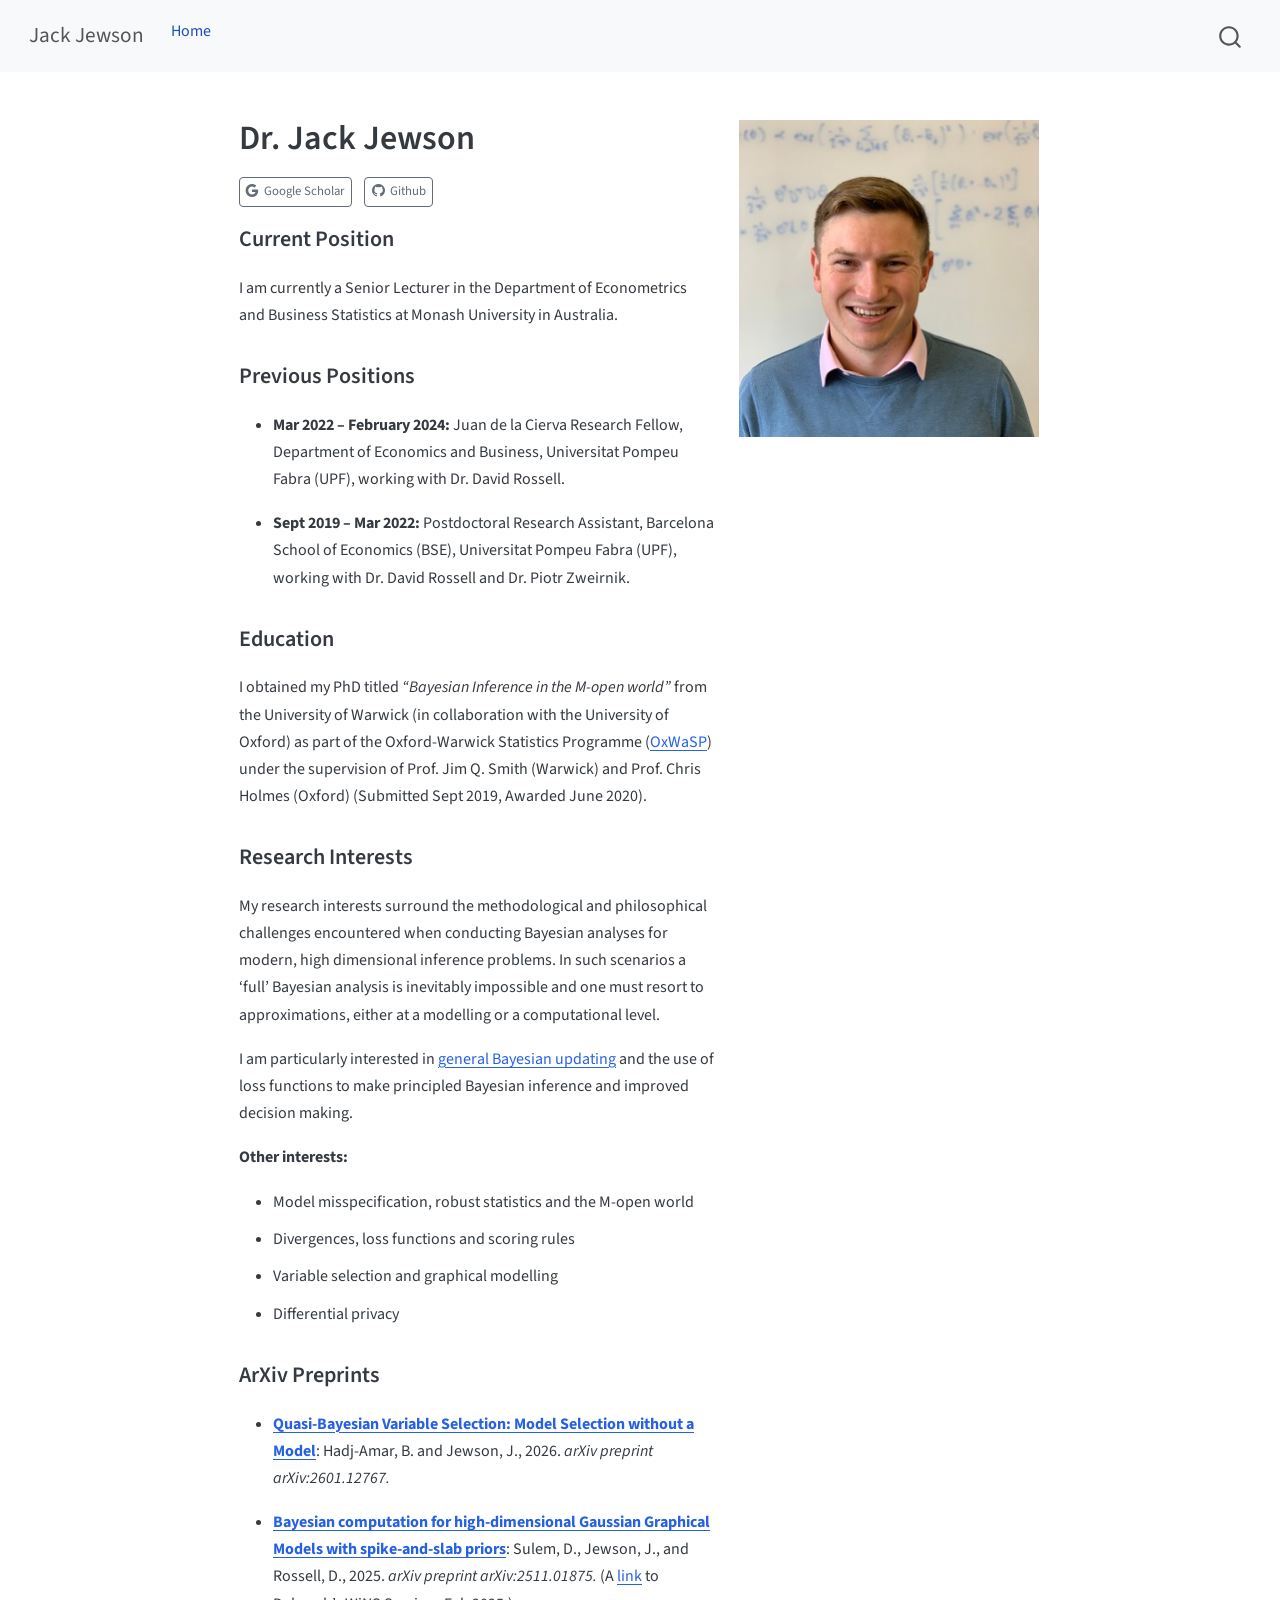
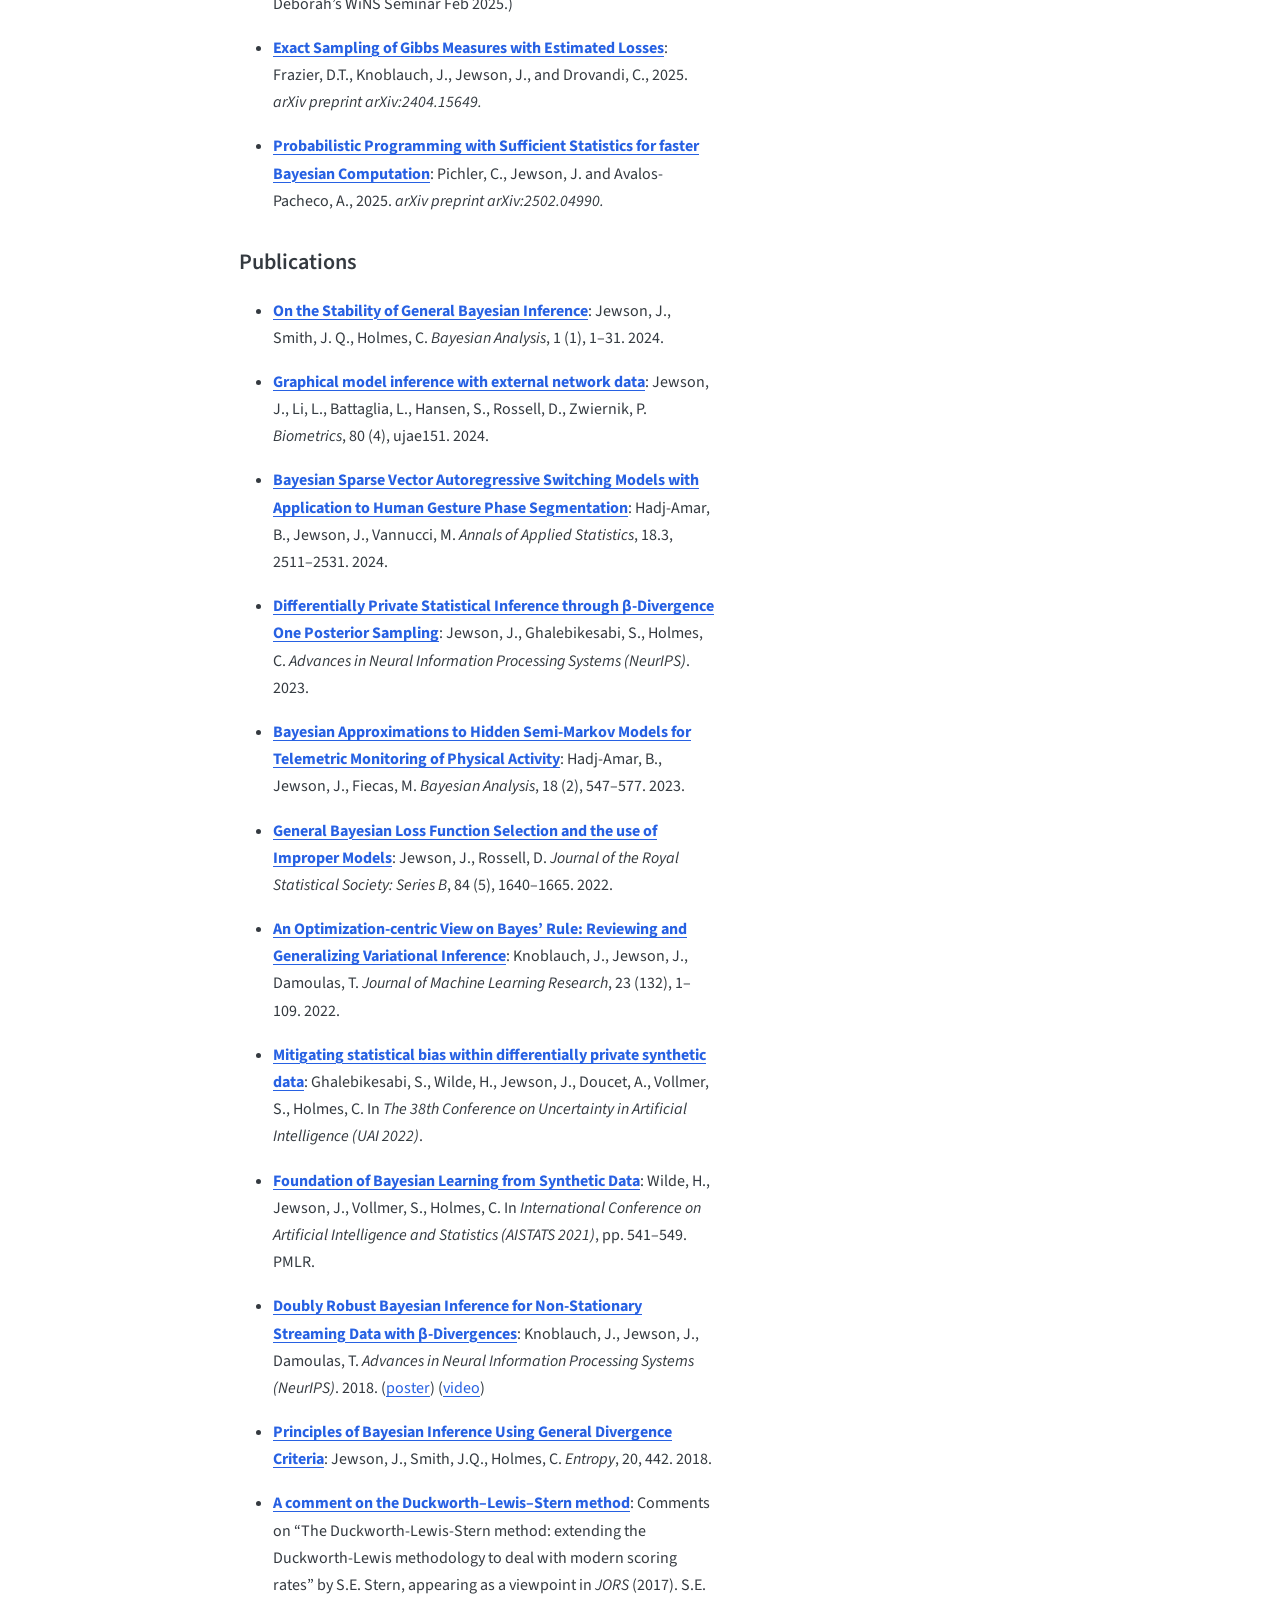
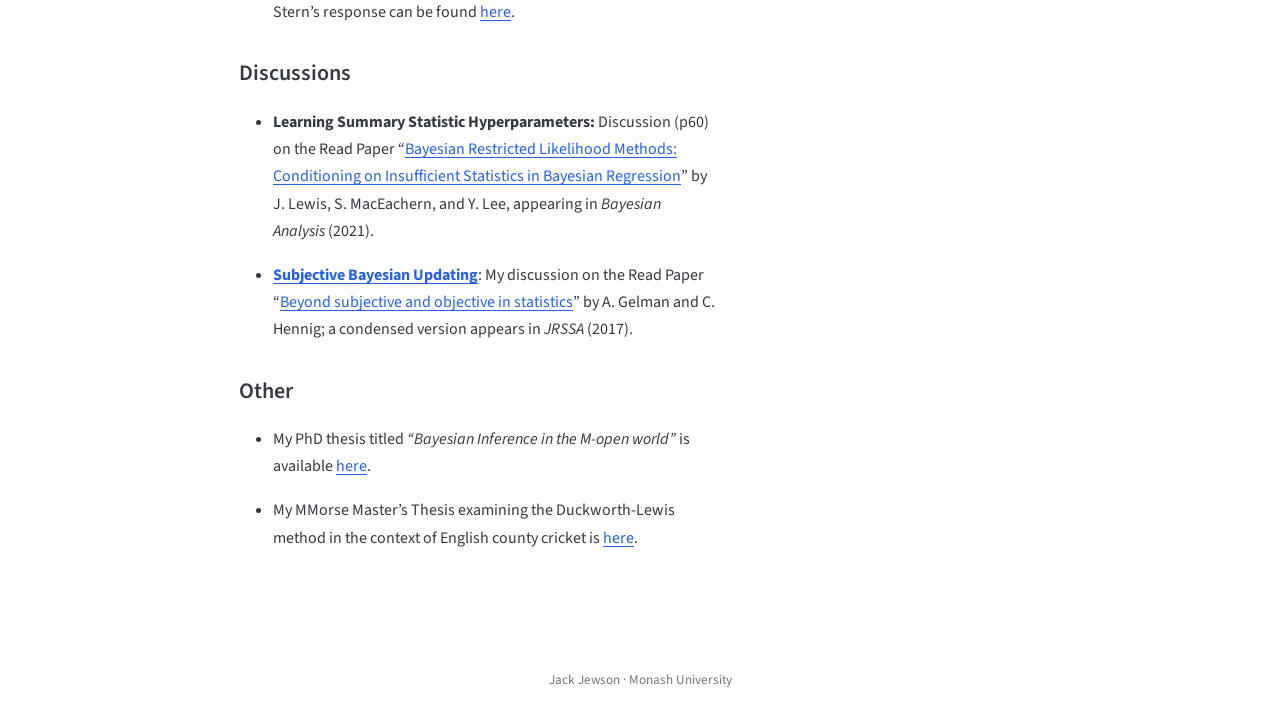
==== docs/index.html @ 5e43a957 "Initial Comit" ====
<!DOCTYPE html>
<html xmlns="http://www.w3.org/1999/xhtml" lang="en" xml:lang="en"><head>

<meta charset="utf-8">
<meta name="generator" content="quarto-1.6.42">

<meta name="viewport" content="width=device-width, initial-scale=1.0, user-scalable=yes">


<title>Dr.&nbsp;Jack Jewson – Jack Jewson</title>
<style>
code{white-space: pre-wrap;}
span.smallcaps{font-variant: small-caps;}
div.columns{display: flex; gap: min(4vw, 1.5em);}
div.column{flex: auto; overflow-x: auto;}
div.hanging-indent{margin-left: 1.5em; text-indent: -1.5em;}
ul.task-list{list-style: none;}
ul.task-list li input[type="checkbox"] {
  width: 0.8em;
  margin: 0 0.8em 0.2em -1em; /* quarto-specific, see https://github.com/quarto-dev/quarto-cli/issues/4556 */ 
  vertical-align: middle;
}
</style>


<script src="site_libs/quarto-nav/quarto-nav.js"></script>
<script src="site_libs/quarto-nav/headroom.min.js"></script>
<script src="site_libs/clipboard/clipboard.min.js"></script>
<script src="site_libs/quarto-search/autocomplete.umd.js"></script>
<script src="site_libs/quarto-search/fuse.min.js"></script>
<script src="site_libs/quarto-search/quarto-search.js"></script>
<meta name="quarto:offset" content="./">
<script src="site_libs/quarto-html/quarto.js"></script>
<script src="site_libs/quarto-html/popper.min.js"></script>
<script src="site_libs/quarto-html/tippy.umd.min.js"></script>
<link href="site_libs/quarto-html/tippy.css" rel="stylesheet">
<link href="site_libs/quarto-html/quarto-syntax-highlighting-2f5df379a58b258e96c21c0638c20c03.css" rel="stylesheet" id="quarto-text-highlighting-styles">
<script src="site_libs/bootstrap/bootstrap.min.js"></script>
<link href="site_libs/bootstrap/bootstrap-icons.css" rel="stylesheet">
<link href="site_libs/bootstrap/bootstrap-ddd961a2510921635943dfbbd19534c4.min.css" rel="stylesheet" append-hash="true" id="quarto-bootstrap" data-mode="light">
<script id="quarto-search-options" type="application/json">{
  "location": "navbar",
  "copy-button": false,
  "collapse-after": 3,
  "panel-placement": "end",
  "type": "overlay",
  "limit": 50,
  "keyboard-shortcut": [
    "f",
    "/",
    "s"
  ],
  "show-item-context": false,
  "language": {
    "search-no-results-text": "No results",
    "search-matching-documents-text": "matching documents",
    "search-copy-link-title": "Copy link to search",
    "search-hide-matches-text": "Hide additional matches",
    "search-more-match-text": "more match in this document",
    "search-more-matches-text": "more matches in this document",
    "search-clear-button-title": "Clear",
    "search-text-placeholder": "",
    "search-detached-cancel-button-title": "Cancel",
    "search-submit-button-title": "Submit",
    "search-label": "Search"
  }
}</script>


<link rel="stylesheet" href="styles.css">
</head>

<body class="nav-fixed fullcontent">

<div id="quarto-search-results"></div>
  <header id="quarto-header" class="headroom fixed-top">
    <nav class="navbar navbar-expand-lg " data-bs-theme="dark">
      <div class="navbar-container container-fluid">
      <div class="navbar-brand-container mx-auto">
    <a class="navbar-brand" href="./index.html">
    <span class="navbar-title">Jack Jewson</span>
    </a>
  </div>
            <div id="quarto-search" class="" title="Search"></div>
          <button class="navbar-toggler" type="button" data-bs-toggle="collapse" data-bs-target="#navbarCollapse" aria-controls="navbarCollapse" role="menu" aria-expanded="false" aria-label="Toggle navigation" onclick="if (window.quartoToggleHeadroom) { window.quartoToggleHeadroom(); }">
  <span class="navbar-toggler-icon"></span>
</button>
          <div class="collapse navbar-collapse" id="navbarCollapse">
            <ul class="navbar-nav navbar-nav-scroll me-auto">
  <li class="nav-item">
    <a class="nav-link active" href="./index.html" aria-current="page"> 
<span class="menu-text">Home</span></a>
  </li>  
</ul>
          </div> <!-- /navcollapse -->
            <div class="quarto-navbar-tools">
</div>
      </div> <!-- /container-fluid -->
    </nav>
</header>
<!-- content -->
<div id="quarto-content" class="quarto-container page-columns page-rows-contents page-layout-article page-navbar">
<!-- sidebar -->
<!-- margin-sidebar -->
    
<!-- main -->
<div class="quarto-about-solana column-body">
  <div class="about-entity">
    <div class="entity-contents">
      <header id="title-block-header" class="quarto-title-block default">
<div class="quarto-title">
<h1 class="title">Dr.&nbsp;Jack Jewson</h1>
</div>
<div class="quarto-title-meta">
  </div>
</header> <div class="about-links">
  <a href="https://scholar.google.com/citations?user=XBlL5AQAAAAJ&amp;hl=en" class="about-link" rel="" target="">
    <i class="bi bi-google"></i>
     <span class="about-link-text">Google Scholar</span>
  </a>
  <a href="https://github.com/jejewson" class="about-link" rel="" target="">
    <i class="bi bi-github"></i>
     <span class="about-link-text">Github</span>
  </a>
</div>
      <div class="about-contents"><main class="content" id="quarto-document-content">
<!---
https://quarto.org/docs/websites/website-about.html
--->
<section id="current-position" class="level2">
<h2 data-anchor-id="current-position">Current Position</h2>
<p>I am currently a Senior Lecturer in the Department of Econometrics and Business Statistics at Monash University in Australia.</p>
</section>
<section id="previous-positions" class="level2">
<h2 data-anchor-id="previous-positions">Previous Positions</h2>
<ul>
<li><p><strong>Mar 2022 – February 2024:</strong> Juan de la Cierva Research Fellow, Department of Economics and Business, Universitat Pompeu Fabra (UPF), working with Dr.&nbsp;David Rossell.</p></li>
<li><p><strong>Sept 2019 – Mar 2022:</strong> Postdoctoral Research Assistant, Barcelona School of Economics (BSE), Universitat Pompeu Fabra (UPF), working with Dr.&nbsp;David Rossell and Dr.&nbsp;Piotr Zweirnik.</p></li>
</ul>
</section>
<section id="education" class="level2">
<h2 data-anchor-id="education">Education</h2>
<p>I obtained my PhD titled <em>“Bayesian Inference in the M-open world”</em> from the University of Warwick (in collaboration with the University of Oxford) as part of the Oxford-Warwick Statistics Programme (<a href="http://www.oxwasp-cdt.ac.uk/">OxWaSP</a>) under the supervision of Prof.&nbsp;Jim Q. Smith (Warwick) and Prof.&nbsp;Chris Holmes (Oxford) (Submitted Sept 2019, Awarded June 2020).</p>
</section>
<section id="research-interests" class="level2">
<h2 data-anchor-id="research-interests">Research Interests</h2>
<p>My research interests surround the methodological and philosophical challenges encountered when conducting Bayesian analyses for modern, high dimensional inference problems. In such scenarios a ‘full’ Bayesian analysis is inevitably impossible and one must resort to approximations, either at a modelling or a computational level.</p>
<p>I am particularly interested in <a href="https://rss.onlinelibrary.wiley.com/doi/full/10.1111/rssb.12158">general Bayesian updating</a> and the use of loss functions to make principled Bayesian inference and improved decision making.</p>
<p><strong>Other interests:</strong></p>
<ul>
<li>Model misspecification, robust statistics and the M-open world</li>
<li>Divergences, loss functions and scoring rules</li>
<li>Variable selection and graphical modelling</li>
<li>Differential privacy</li>
</ul>
</section>
<section id="arxiv-preprints" class="level2">
<h2 data-anchor-id="arxiv-preprints">ArXiv Preprints</h2>
<ul>
<li><p><a href="https://arxiv.org/abs/2601.12767"><strong>Quasi-Bayesian Variable Selection: Model Selection without a Model</strong></a>: Hadj-Amar, B. and Jewson, J., 2026. <em>arXiv preprint arXiv:2601.12767.</em></p></li>
<li><p><a href="https://arxiv.org/abs/2511.01875"><strong>Bayesian computation for high-dimensional Gaussian Graphical Models with spike-and-slab priors</strong></a>: Sulem, D., Jewson, J., and Rossell, D., 2025. <em>arXiv preprint arXiv:2511.01875.</em> (A <a href="https://www.youtube.com/watch?v=1mFQ1nrYmro">link</a> to Deborah’s WiNS Seminar Feb 2025.)</p></li>
<li><p><a href="https://arxiv.org/abs/2404.15649"><strong>Exact Sampling of Gibbs Measures with Estimated Losses</strong></a>: Frazier, D.T., Knoblauch, J., Jewson, J., and Drovandi, C., 2025. <em>arXiv preprint arXiv:2404.15649.</em></p></li>
<li><p><a href="https://arxiv.org/abs/2502.04990"><strong>Probabilistic Programming with Sufficient Statistics for faster Bayesian Computation</strong></a>: Pichler, C., Jewson, J. and Avalos-Pacheco, A., 2025. <em>arXiv preprint arXiv:2502.04990.</em></p></li>
</ul>
</section>
<section id="publications" class="level2">
<h2 data-anchor-id="publications">Publications</h2>
<ul>
<li><p><a href="https://projecteuclid.org/journals/bayesian-analysis/volume--1/issue--1/On-the-Stability-of-General-Bayesian-Inference/10.1214/24-BA1502.full"><strong>On the Stability of General Bayesian Inference</strong></a>: Jewson, J., Smith, J. Q., Holmes, C. <em>Bayesian Analysis</em>, 1 (1), 1–31. 2024.</p></li>
<li><p><a href="https://academic.oup.com/biometrics/article/80/4/ujae151/7925443"><strong>Graphical model inference with external network data</strong></a>: Jewson, J., Li, L., Battaglia, L., Hansen, S., Rossell, D., Zwiernik, P. <em>Biometrics</em>, 80 (4), ujae151. 2024.</p></li>
<li><p><a href="https://arxiv.org/abs/2302.05347"><strong>Bayesian Sparse Vector Autoregressive Switching Models with Application to Human Gesture Phase Segmentation</strong></a>: Hadj-Amar, B., Jewson, J., Vannucci, M. <em>Annals of Applied Statistics</em>, 18.3, 2511–2531. 2024.</p></li>
<li><p><a href="https://proceedings.neurips.cc/paper_files/paper/2023/hash/f3024ea88cec9f45a411cf4d51ab649c-Abstract-Conference.html"><strong>Differentially Private Statistical Inference through β-Divergence One Posterior Sampling</strong></a>: Jewson, J., Ghalebikesabi, S., Holmes, C. <em>Advances in Neural Information Processing Systems (NeurIPS)</em>. 2023.</p></li>
<li><p><a href="https://projecteuclid.org/journals/bayesian-analysis/advance-publication/Bayesian-Approximations-to-Hidden-Semi-Markov-Models-for-Telemetric-Monitoring/10.1214/22-BA1318.full"><strong>Bayesian Approximations to Hidden Semi-Markov Models for Telemetric Monitoring of Physical Activity</strong></a>: Hadj-Amar, B., Jewson, J., Fiecas, M. <em>Bayesian Analysis</em>, 18 (2), 547–577. 2023.</p></li>
<li><p><a href="https://rss.onlinelibrary.wiley.com/doi/10.1111/rssb.12553"><strong>General Bayesian Loss Function Selection and the use of Improper Models</strong></a>: Jewson, J., Rossell, D. <em>Journal of the Royal Statistical Society: Series B</em>, 84 (5), 1640–1665. 2022.</p></li>
<li><p><a href="https://jmlr.org/papers/v23/19-1047.html"><strong>An Optimization-centric View on Bayes’ Rule: Reviewing and Generalizing Variational Inference</strong></a>: Knoblauch, J., Jewson, J., Damoulas, T. <em>Journal of Machine Learning Research</em>, 23 (132), 1–109. 2022.</p></li>
<li><p><a href="https://proceedings.mlr.press/v180/ghalebikesabi22a"><strong>Mitigating statistical bias within differentially private synthetic data</strong></a>: Ghalebikesabi, S., Wilde, H., Jewson, J., Doucet, A., Vollmer, S., Holmes, C. In <em>The 38th Conference on Uncertainty in Artificial Intelligence (UAI 2022)</em>.</p></li>
<li><p><a href="http://proceedings.mlr.press/v130/wilde21a"><strong>Foundation of Bayesian Learning from Synthetic Data</strong></a>: Wilde, H., Jewson, J., Vollmer, S., Holmes, C. In <em>International Conference on Artificial Intelligence and Statistics (AISTATS 2021)</em>, pp.&nbsp;541–549. PMLR.</p></li>
<li><p><a href="https://papers.nips.cc/paper/7292-doubly-robust-bayesian-inference-for-non-stationary-streaming-data-with-beta-divergences"><strong>Doubly Robust Bayesian Inference for Non-Stationary Streaming Data with β-Divergences</strong></a>: Knoblauch, J., Jewson, J., Damoulas, T. <em>Advances in Neural Information Processing Systems (NeurIPS)</em>. 2018. (<a href="https://drive.google.com/file/d/1rgm6J20c1-iroBqrQ_fHDhE1aBkLAJ0s/view?usp=sharing">poster</a>) (<a href="https://www.youtube.com/watch?v=V_UeSXPFRbo">video</a>)</p></li>
<li><p><a href="http://www.mdpi.com/1099-4300/20/6/442"><strong>Principles of Bayesian Inference Using General Divergence Criteria</strong></a>: Jewson, J., Smith, J.Q., Holmes, C. <em>Entropy</em>, 20, 442. 2018.</p></li>
<li><p><a href="https://link.springer.com/article/10.1057/s41274-017-0281-9"><strong>A comment on the Duckworth–Lewis–Stern method</strong></a>: Comments on “The Duckworth-Lewis-Stern method: extending the Duckworth-Lewis methodology to deal with modern scoring rates” by S.E. Stern, appearing as a viewpoint in <em>JORS</em> (2017). S.E. Stern’s response can be found <a href="https://link.springer.com/article/10.1057/s41274-017-0282-8">here</a>.</p></li>
</ul>
</section>
<section id="discussions" class="level2">
<h2 data-anchor-id="discussions">Discussions</h2>
<ul>
<li><p><strong>Learning Summary Statistic Hyperparameters:</strong> Discussion (p60) on the Read Paper “<a href="https://projecteuclid.org/journals/bayesian-analysis/advance-publication/Bayesian-Restricted-Likelihood-Methods--Conditioning-on-Insufficient-Statistics-in/10.1214/21-BA1257.full?tab=ArticleLink">Bayesian Restricted Likelihood Methods: Conditioning on Insufficient Statistics in Bayesian Regression</a>” by J. Lewis, S. MacEachern, and Y. Lee, appearing in <em>Bayesian Analysis</em> (2021).</p></li>
<li><p><a href="https://arxiv.org/abs/1705.03727"><strong>Subjective Bayesian Updating</strong></a>: My discussion on the Read Paper “<a href="https://rss.onlinelibrary.wiley.com/doi/full/10.1111/rssa.12276">Beyond subjective and objective in statistics</a>” by A. Gelman and C. Hennig; a condensed version appears in <em>JRSSA</em> (2017).</p></li>
</ul>
</section>
<section id="other" class="level2">
<h2 data-anchor-id="other">Other</h2>
<ul>
<li><p>My PhD thesis titled <em>“Bayesian Inference in the M-open world”</em> is available <a href="http://wrap.warwick.ac.uk/147853/1/WRAP_Theses_Jewson_2019.pdf">here</a>.</p></li>
<li><p>My MMorse Master’s Thesis examining the Duckworth-Lewis method in the context of English county cricket is <a href="https://drive.google.com/file/d/1wEMv0fk7VP3p_FA_AgG6fr95nwToQrgm/view?usp=sharing">here</a>.</p></li>
</ul>


</section>
</main></div>
    </div>
    <img src="JackJewsonAcademic_cropped_resized.jpg" class="about-image
  rectangle " style="width: 300px;">
  </div>
</div>
 <!-- /main -->
<script id="quarto-html-after-body" type="application/javascript">
window.document.addEventListener("DOMContentLoaded", function (event) {
  const toggleBodyColorMode = (bsSheetEl) => {
    const mode = bsSheetEl.getAttribute("data-mode");
    const bodyEl = window.document.querySelector("body");
    if (mode === "dark") {
      bodyEl.classList.add("quarto-dark");
      bodyEl.classList.remove("quarto-light");
    } else {
      bodyEl.classList.add("quarto-light");
      bodyEl.classList.remove("quarto-dark");
    }
  }
  const toggleBodyColorPrimary = () => {
    const bsSheetEl = window.document.querySelector("link#quarto-bootstrap");
    if (bsSheetEl) {
      toggleBodyColorMode(bsSheetEl);
    }
  }
  toggleBodyColorPrimary();  
  const isCodeAnnotation = (el) => {
    for (const clz of el.classList) {
      if (clz.startsWith('code-annotation-')) {                     
        return true;
      }
    }
    return false;
  }
  const onCopySuccess = function(e) {
    // button target
    const button = e.trigger;
    // don't keep focus
    button.blur();
    // flash "checked"
    button.classList.add('code-copy-button-checked');
    var currentTitle = button.getAttribute("title");
    button.setAttribute("title", "Copied!");
    let tooltip;
    if (window.bootstrap) {
      button.setAttribute("data-bs-toggle", "tooltip");
      button.setAttribute("data-bs-placement", "left");
      button.setAttribute("data-bs-title", "Copied!");
      tooltip = new bootstrap.Tooltip(button, 
        { trigger: "manual", 
          customClass: "code-copy-button-tooltip",
          offset: [0, -8]});
      tooltip.show();    
    }
    setTimeout(function() {
      if (tooltip) {
        tooltip.hide();
        button.removeAttribute("data-bs-title");
        button.removeAttribute("data-bs-toggle");
        button.removeAttribute("data-bs-placement");
      }
      button.setAttribute("title", currentTitle);
      button.classList.remove('code-copy-button-checked');
    }, 1000);
    // clear code selection
    e.clearSelection();
  }
  const getTextToCopy = function(trigger) {
      const codeEl = trigger.previousElementSibling.cloneNode(true);
      for (const childEl of codeEl.children) {
        if (isCodeAnnotation(childEl)) {
          childEl.remove();
        }
      }
      return codeEl.innerText;
  }
  const clipboard = new window.ClipboardJS('.code-copy-button:not([data-in-quarto-modal])', {
    text: getTextToCopy
  });
  clipboard.on('success', onCopySuccess);
  if (window.document.getElementById('quarto-embedded-source-code-modal')) {
    const clipboardModal = new window.ClipboardJS('.code-copy-button[data-in-quarto-modal]', {
      text: getTextToCopy,
      container: window.document.getElementById('quarto-embedded-source-code-modal')
    });
    clipboardModal.on('success', onCopySuccess);
  }
    var localhostRegex = new RegExp(/^(?:http|https):\/\/localhost\:?[0-9]*\//);
    var mailtoRegex = new RegExp(/^mailto:/);
      var filterRegex = new RegExp('/' + window.location.host + '/');
    var isInternal = (href) => {
        return filterRegex.test(href) || localhostRegex.test(href) || mailtoRegex.test(href);
    }
    // Inspect non-navigation links and adorn them if external
 	var links = window.document.querySelectorAll('a[href]:not(.nav-link):not(.navbar-brand):not(.toc-action):not(.sidebar-link):not(.sidebar-item-toggle):not(.pagination-link):not(.no-external):not([aria-hidden]):not(.dropdown-item):not(.quarto-navigation-tool):not(.about-link)');
    for (var i=0; i<links.length; i++) {
      const link = links[i];
      if (!isInternal(link.href)) {
        // undo the damage that might have been done by quarto-nav.js in the case of
        // links that we want to consider external
        if (link.dataset.originalHref !== undefined) {
          link.href = link.dataset.originalHref;
        }
      }
    }
  function tippyHover(el, contentFn, onTriggerFn, onUntriggerFn) {
    const config = {
      allowHTML: true,
      maxWidth: 500,
      delay: 100,
      arrow: false,
      appendTo: function(el) {
          return el.parentElement;
      },
      interactive: true,
      interactiveBorder: 10,
      theme: 'quarto',
      placement: 'bottom-start',
    };
    if (contentFn) {
      config.content = contentFn;
    }
    if (onTriggerFn) {
      config.onTrigger = onTriggerFn;
    }
    if (onUntriggerFn) {
      config.onUntrigger = onUntriggerFn;
    }
    window.tippy(el, config); 
  }
  const noterefs = window.document.querySelectorAll('a[role="doc-noteref"]');
  for (var i=0; i<noterefs.length; i++) {
    const ref = noterefs[i];
    tippyHover(ref, function() {
      // use id or data attribute instead here
      let href = ref.getAttribute('data-footnote-href') || ref.getAttribute('href');
      try { href = new URL(href).hash; } catch {}
      const id = href.replace(/^#\/?/, "");
      const note = window.document.getElementById(id);
      if (note) {
        return note.innerHTML;
      } else {
        return "";
      }
    });
  }
  const xrefs = window.document.querySelectorAll('a.quarto-xref');
  const processXRef = (id, note) => {
    // Strip column container classes
    const stripColumnClz = (el) => {
      el.classList.remove("page-full", "page-columns");
      if (el.children) {
        for (const child of el.children) {
          stripColumnClz(child);
        }
      }
    }
    stripColumnClz(note)
    if (id === null || id.startsWith('sec-')) {
      // Special case sections, only their first couple elements
      const container = document.createElement("div");
      if (note.children && note.children.length > 2) {
        container.appendChild(note.children[0].cloneNode(true));
        for (let i = 1; i < note.children.length; i++) {
          const child = note.children[i];
          if (child.tagName === "P" && child.innerText === "") {
            continue;
          } else {
            container.appendChild(child.cloneNode(true));
            break;
          }
        }
        if (window.Quarto?.typesetMath) {
          window.Quarto.typesetMath(container);
        }
        return container.innerHTML
      } else {
        if (window.Quarto?.typesetMath) {
          window.Quarto.typesetMath(note);
        }
        return note.innerHTML;
      }
    } else {
      // Remove any anchor links if they are present
      const anchorLink = note.querySelector('a.anchorjs-link');
      if (anchorLink) {
        anchorLink.remove();
      }
      if (window.Quarto?.typesetMath) {
        window.Quarto.typesetMath(note);
      }
      if (note.classList.contains("callout")) {
        return note.outerHTML;
      } else {
        return note.innerHTML;
      }
    }
  }
  for (var i=0; i<xrefs.length; i++) {
    const xref = xrefs[i];
    tippyHover(xref, undefined, function(instance) {
      instance.disable();
      let url = xref.getAttribute('href');
      let hash = undefined; 
      if (url.startsWith('#')) {
        hash = url;
      } else {
        try { hash = new URL(url).hash; } catch {}
      }
      if (hash) {
        const id = hash.replace(/^#\/?/, "");
        const note = window.document.getElementById(id);
        if (note !== null) {
          try {
            const html = processXRef(id, note.cloneNode(true));
            instance.setContent(html);
          } finally {
            instance.enable();
            instance.show();
          }
        } else {
          // See if we can fetch this
          fetch(url.split('#')[0])
          .then(res => res.text())
          .then(html => {
            const parser = new DOMParser();
            const htmlDoc = parser.parseFromString(html, "text/html");
            const note = htmlDoc.getElementById(id);
            if (note !== null) {
              const html = processXRef(id, note);
              instance.setContent(html);
            } 
          }).finally(() => {
            instance.enable();
            instance.show();
          });
        }
      } else {
        // See if we can fetch a full url (with no hash to target)
        // This is a special case and we should probably do some content thinning / targeting
        fetch(url)
        .then(res => res.text())
        .then(html => {
          const parser = new DOMParser();
          const htmlDoc = parser.parseFromString(html, "text/html");
          const note = htmlDoc.querySelector('main.content');
          if (note !== null) {
            // This should only happen for chapter cross references
            // (since there is no id in the URL)
            // remove the first header
            if (note.children.length > 0 && note.children[0].tagName === "HEADER") {
              note.children[0].remove();
            }
            const html = processXRef(null, note);
            instance.setContent(html);
          } 
        }).finally(() => {
          instance.enable();
          instance.show();
        });
      }
    }, function(instance) {
    });
  }
      let selectedAnnoteEl;
      const selectorForAnnotation = ( cell, annotation) => {
        let cellAttr = 'data-code-cell="' + cell + '"';
        let lineAttr = 'data-code-annotation="' +  annotation + '"';
        const selector = 'span[' + cellAttr + '][' + lineAttr + ']';
        return selector;
      }
      const selectCodeLines = (annoteEl) => {
        const doc = window.document;
        const targetCell = annoteEl.getAttribute("data-target-cell");
        const targetAnnotation = annoteEl.getAttribute("data-target-annotation");
        const annoteSpan = window.document.querySelector(selectorForAnnotation(targetCell, targetAnnotation));
        const lines = annoteSpan.getAttribute("data-code-lines").split(",");
        const lineIds = lines.map((line) => {
          return targetCell + "-" + line;
        })
        let top = null;
        let height = null;
        let parent = null;
        if (lineIds.length > 0) {
            //compute the position of the single el (top and bottom and make a div)
            const el = window.document.getElementById(lineIds[0]);
            top = el.offsetTop;
            height = el.offsetHeight;
            parent = el.parentElement.parentElement;
          if (lineIds.length > 1) {
            const lastEl = window.document.getElementById(lineIds[lineIds.length - 1]);
            const bottom = lastEl.offsetTop + lastEl.offsetHeight;
            height = bottom - top;
          }
          if (top !== null && height !== null && parent !== null) {
            // cook up a div (if necessary) and position it 
            let div = window.document.getElementById("code-annotation-line-highlight");
            if (div === null) {
              div = window.document.createElement("div");
              div.setAttribute("id", "code-annotation-line-highlight");
              div.style.position = 'absolute';
              parent.appendChild(div);
            }
            div.style.top = top - 2 + "px";
            div.style.height = height + 4 + "px";
            div.style.left = 0;
            let gutterDiv = window.document.getElementById("code-annotation-line-highlight-gutter");
            if (gutterDiv === null) {
              gutterDiv = window.document.createElement("div");
              gutterDiv.setAttribute("id", "code-annotation-line-highlight-gutter");
              gutterDiv.style.position = 'absolute';
              const codeCell = window.document.getElementById(targetCell);
              const gutter = codeCell.querySelector('.code-annotation-gutter');
              gutter.appendChild(gutterDiv);
            }
            gutterDiv.style.top = top - 2 + "px";
            gutterDiv.style.height = height + 4 + "px";
          }
          selectedAnnoteEl = annoteEl;
        }
      };
      const unselectCodeLines = () => {
        const elementsIds = ["code-annotation-line-highlight", "code-annotation-line-highlight-gutter"];
        elementsIds.forEach((elId) => {
          const div = window.document.getElementById(elId);
          if (div) {
            div.remove();
          }
        });
        selectedAnnoteEl = undefined;
      };
        // Handle positioning of the toggle
    window.addEventListener(
      "resize",
      throttle(() => {
        elRect = undefined;
        if (selectedAnnoteEl) {
          selectCodeLines(selectedAnnoteEl);
        }
      }, 10)
    );
    function throttle(fn, ms) {
    let throttle = false;
    let timer;
      return (...args) => {
        if(!throttle) { // first call gets through
            fn.apply(this, args);
            throttle = true;
        } else { // all the others get throttled
            if(timer) clearTimeout(timer); // cancel #2
            timer = setTimeout(() => {
              fn.apply(this, args);
              timer = throttle = false;
            }, ms);
        }
      };
    }
      // Attach click handler to the DT
      const annoteDls = window.document.querySelectorAll('dt[data-target-cell]');
      for (const annoteDlNode of annoteDls) {
        annoteDlNode.addEventListener('click', (event) => {
          const clickedEl = event.target;
          if (clickedEl !== selectedAnnoteEl) {
            unselectCodeLines();
            const activeEl = window.document.querySelector('dt[data-target-cell].code-annotation-active');
            if (activeEl) {
              activeEl.classList.remove('code-annotation-active');
            }
            selectCodeLines(clickedEl);
            clickedEl.classList.add('code-annotation-active');
          } else {
            // Unselect the line
            unselectCodeLines();
            clickedEl.classList.remove('code-annotation-active');
          }
        });
      }
  const findCites = (el) => {
    const parentEl = el.parentElement;
    if (parentEl) {
      const cites = parentEl.dataset.cites;
      if (cites) {
        return {
          el,
          cites: cites.split(' ')
        };
      } else {
        return findCites(el.parentElement)
      }
    } else {
      return undefined;
    }
  };
  var bibliorefs = window.document.querySelectorAll('a[role="doc-biblioref"]');
  for (var i=0; i<bibliorefs.length; i++) {
    const ref = bibliorefs[i];
    const citeInfo = findCites(ref);
    if (citeInfo) {
      tippyHover(citeInfo.el, function() {
        var popup = window.document.createElement('div');
        citeInfo.cites.forEach(function(cite) {
          var citeDiv = window.document.createElement('div');
          citeDiv.classList.add('hanging-indent');
          citeDiv.classList.add('csl-entry');
          var biblioDiv = window.document.getElementById('ref-' + cite);
          if (biblioDiv) {
            citeDiv.innerHTML = biblioDiv.innerHTML;
          }
          popup.appendChild(citeDiv);
        });
        return popup.innerHTML;
      });
    }
  }
});
</script>
</div> <!-- /content -->
<footer class="footer">
  <div class="nav-footer">
    <div class="nav-footer-left">
      &nbsp;
    </div>   
    <div class="nav-footer-center">
<p>Jack Jewson · Monash University</p>
</div>
    <div class="nav-footer-right">
      &nbsp;
    </div>
  </div>
</footer>




</body></html>
---- docs/site_libs/quarto-html/tippy.css ----
.tippy-box[data-animation=fade][data-state=hidden]{opacity:0}[data-tippy-root]{max-width:calc(100vw - 10px)}.tippy-box{position:relative;background-color:#333;color:#fff;border-radius:4px;font-size:14px;line-height:1.4;white-space:normal;outline:0;transition-property:transform,visibility,opacity}.tippy-box[data-placement^=top]>.tippy-arrow{bottom:0}.tippy-box[data-placement^=top]>.tippy-arrow:before{bottom:-7px;left:0;border-width:8px 8px 0;border-top-color:initial;transform-origin:center top}.tippy-box[data-placement^=bottom]>.tippy-arrow{top:0}.tippy-box[data-placement^=bottom]>.tippy-arrow:before{top:-7px;left:0;border-width:0 8px 8px;border-bottom-color:initial;transform-origin:center bottom}.tippy-box[data-placement^=left]>.tippy-arrow{right:0}.tippy-box[data-placement^=left]>.tippy-arrow:before{border-width:8px 0 8px 8px;border-left-color:initial;right:-7px;transform-origin:center left}.tippy-box[data-placement^=right]>.tippy-arrow{left:0}.tippy-box[data-placement^=right]>.tippy-arrow:before{left:-7px;border-width:8px 8px 8px 0;border-right-color:initial;transform-origin:center right}.tippy-box[data-inertia][data-state=visible]{transition-timing-function:cubic-bezier(.54,1.5,.38,1.11)}.tippy-arrow{width:16px;height:16px;color:#333}.tippy-arrow:before{content:"";position:absolute;border-color:transparent;border-style:solid}.tippy-content{position:relative;padding:5px 9px;z-index:1}
---- docs/site_libs/quarto-html/quarto-syntax-highlighting-2f5df379a58b258e96c21c0638c20c03.css ----
/* quarto syntax highlight colors */
:root {
  --quarto-hl-ot-color: #003B4F;
  --quarto-hl-at-color: #657422;
  --quarto-hl-ss-color: #20794D;
  --quarto-hl-an-color: #5E5E5E;
  --quarto-hl-fu-color: #4758AB;
  --quarto-hl-st-color: #20794D;
  --quarto-hl-cf-color: #003B4F;
  --quarto-hl-op-color: #5E5E5E;
  --quarto-hl-er-color: #AD0000;
  --quarto-hl-bn-color: #AD0000;
  --quarto-hl-al-color: #AD0000;
  --quarto-hl-va-color: #111111;
  --quarto-hl-bu-color: inherit;
  --quarto-hl-ex-color: inherit;
  --quarto-hl-pp-color: #AD0000;
  --quarto-hl-in-color: #5E5E5E;
  --quarto-hl-vs-color: #20794D;
  --quarto-hl-wa-color: #5E5E5E;
  --quarto-hl-do-color: #5E5E5E;
  --quarto-hl-im-color: #00769E;
  --quarto-hl-ch-color: #20794D;
  --quarto-hl-dt-color: #AD0000;
  --quarto-hl-fl-color: #AD0000;
  --quarto-hl-co-color: #5E5E5E;
  --quarto-hl-cv-color: #5E5E5E;
  --quarto-hl-cn-color: #8f5902;
  --quarto-hl-sc-color: #5E5E5E;
  --quarto-hl-dv-color: #AD0000;
  --quarto-hl-kw-color: #003B4F;
}

/* other quarto variables */
:root {
  --quarto-font-monospace: SFMono-Regular, Menlo, Monaco, Consolas, "Liberation Mono", "Courier New", monospace;
}

pre > code.sourceCode > span {
  color: #003B4F;
}

code span {
  color: #003B4F;
}

code.sourceCode > span {
  color: #003B4F;
}

div.sourceCode,
div.sourceCode pre.sourceCode {
  color: #003B4F;
}

code span.ot {
  color: #003B4F;
  font-style: inherit;
}

code span.at {
  color: #657422;
  font-style: inherit;
}

code span.ss {
  color: #20794D;
  font-style: inherit;
}

code span.an {
  color: #5E5E5E;
  font-style: inherit;
}

code span.fu {
  color: #4758AB;
  font-style: inherit;
}

code span.st {
  color: #20794D;
  font-style: inherit;
}

code span.cf {
  color: #003B4F;
  font-weight: bold;
  font-style: inherit;
}

code span.op {
  color: #5E5E5E;
  font-style: inherit;
}

code span.er {
  color: #AD0000;
  font-style: inherit;
}

code span.bn {
  color: #AD0000;
  font-style: inherit;
}

code span.al {
  color: #AD0000;
  font-style: inherit;
}

code span.va {
  color: #111111;
  font-style: inherit;
}

code span.bu {
  font-style: inherit;
}

code span.ex {
  font-style: inherit;
}

code span.pp {
  color: #AD0000;
  font-style: inherit;
}

code span.in {
  color: #5E5E5E;
  font-style: inherit;
}

code span.vs {
  color: #20794D;
  font-style: inherit;
}

code span.wa {
  color: #5E5E5E;
  font-style: italic;
}

code span.do {
  color: #5E5E5E;
  font-style: italic;
}

code span.im {
  color: #00769E;
  font-style: inherit;
}

code span.ch {
  color: #20794D;
  font-style: inherit;
}

code span.dt {
  color: #AD0000;
  font-style: inherit;
}

code span.fl {
  color: #AD0000;
  font-style: inherit;
}

code span.co {
  color: #5E5E5E;
  font-style: inherit;
}

code span.cv {
  color: #5E5E5E;
  font-style: italic;
}

code span.cn {
  color: #8f5902;
  font-style: inherit;
}

code span.sc {
  color: #5E5E5E;
  font-style: inherit;
}

code span.dv {
  color: #AD0000;
  font-style: inherit;
}

code span.kw {
  color: #003B4F;
  font-weight: bold;
  font-style: inherit;
}

.prevent-inlining {
  content: "</";
}

/*# sourceMappingURL=35eb38a806ee71ea6d2563be2308c832.css.map */
---- docs/styles.css ----
/* Clean academic styling */

body {
  font-size: 16px;
  line-height: 1.7;
}

h1.title {
  font-size: 2rem;
  margin-bottom: 0.1em;
}

.subtitle {
  font-size: 1rem;
  color: #555;
  margin-bottom: 1.5rem;
}

h2 {
  margin-top: 2rem;
  padding-bottom: 0.3rem;
  border-bottom: 1px solid #dee2e6;
  font-size: 1.3rem;
}

/* Publication list spacing */
ul li {
  margin-bottom: 0.6rem;
}

/* Cap content width for readability */
.page-columns .column-body {
  max-width: 800px;
}

.about-contents {
  text-align: left;
}
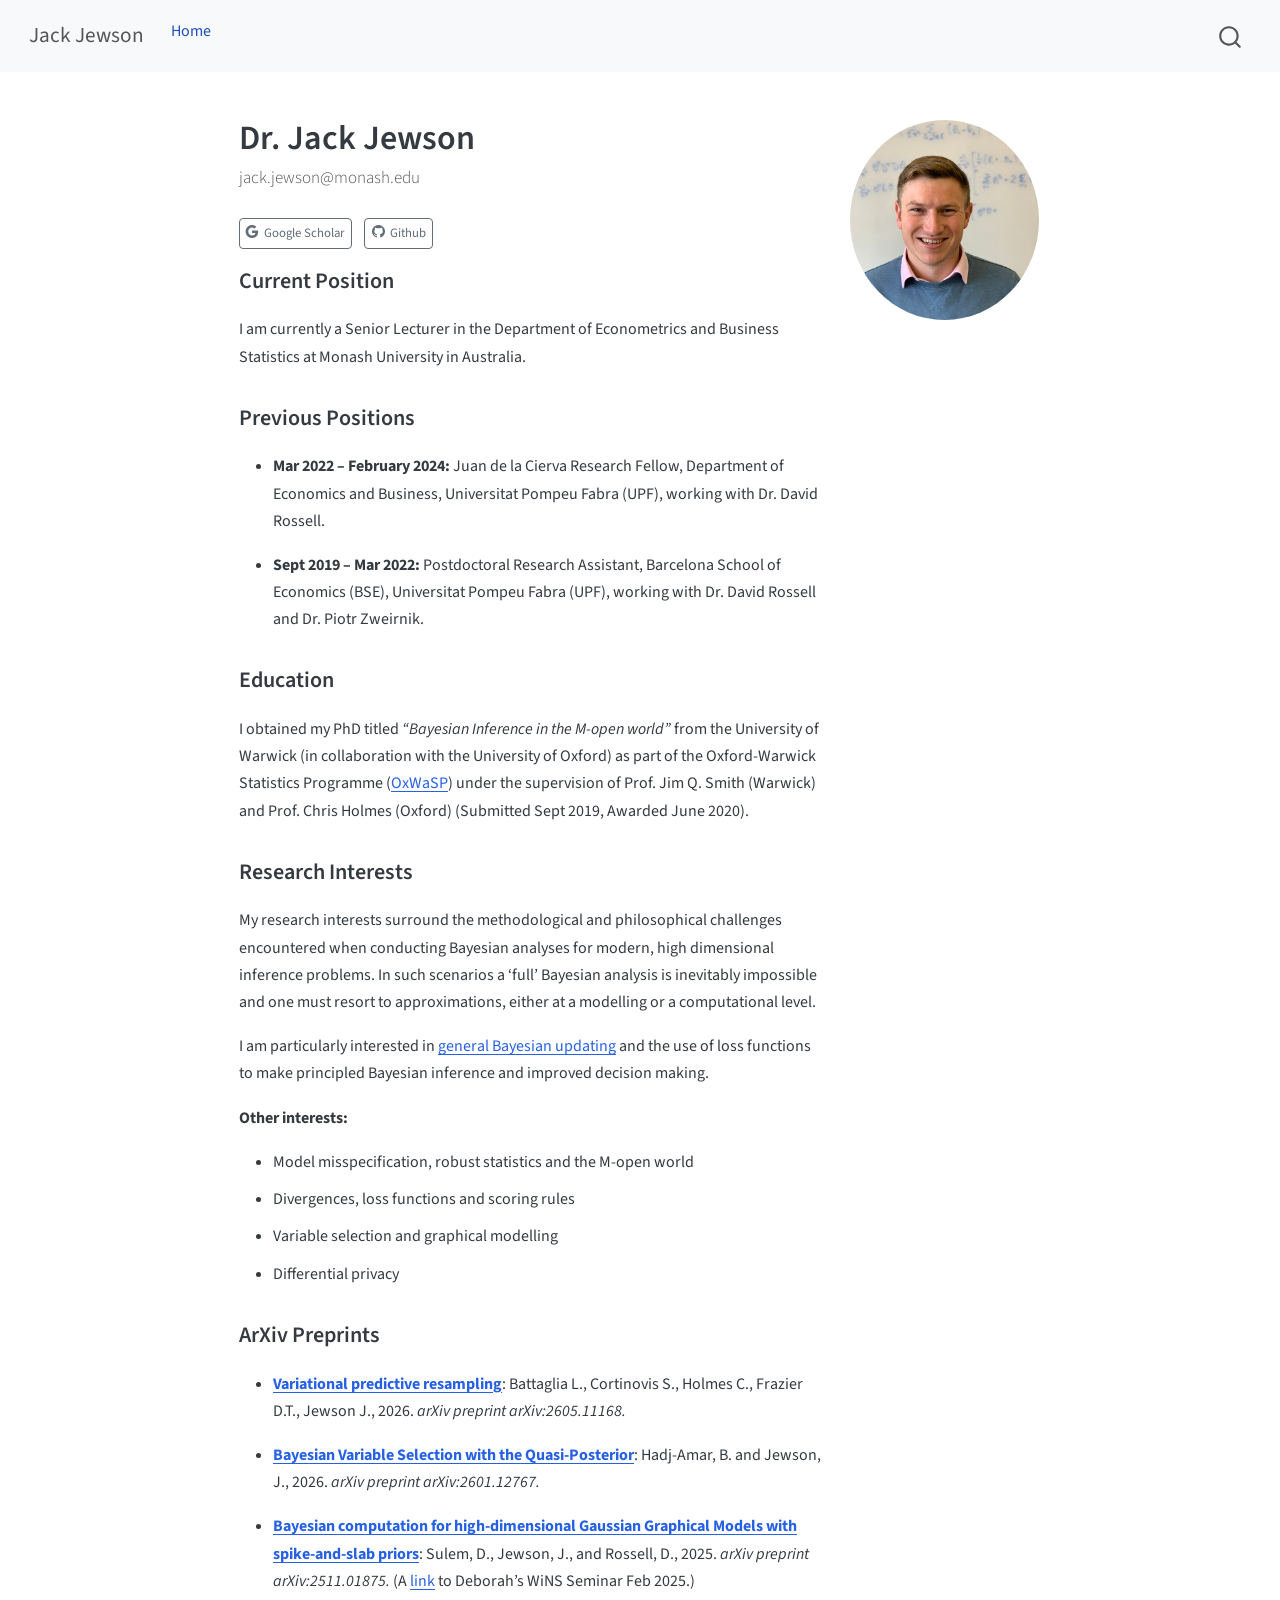
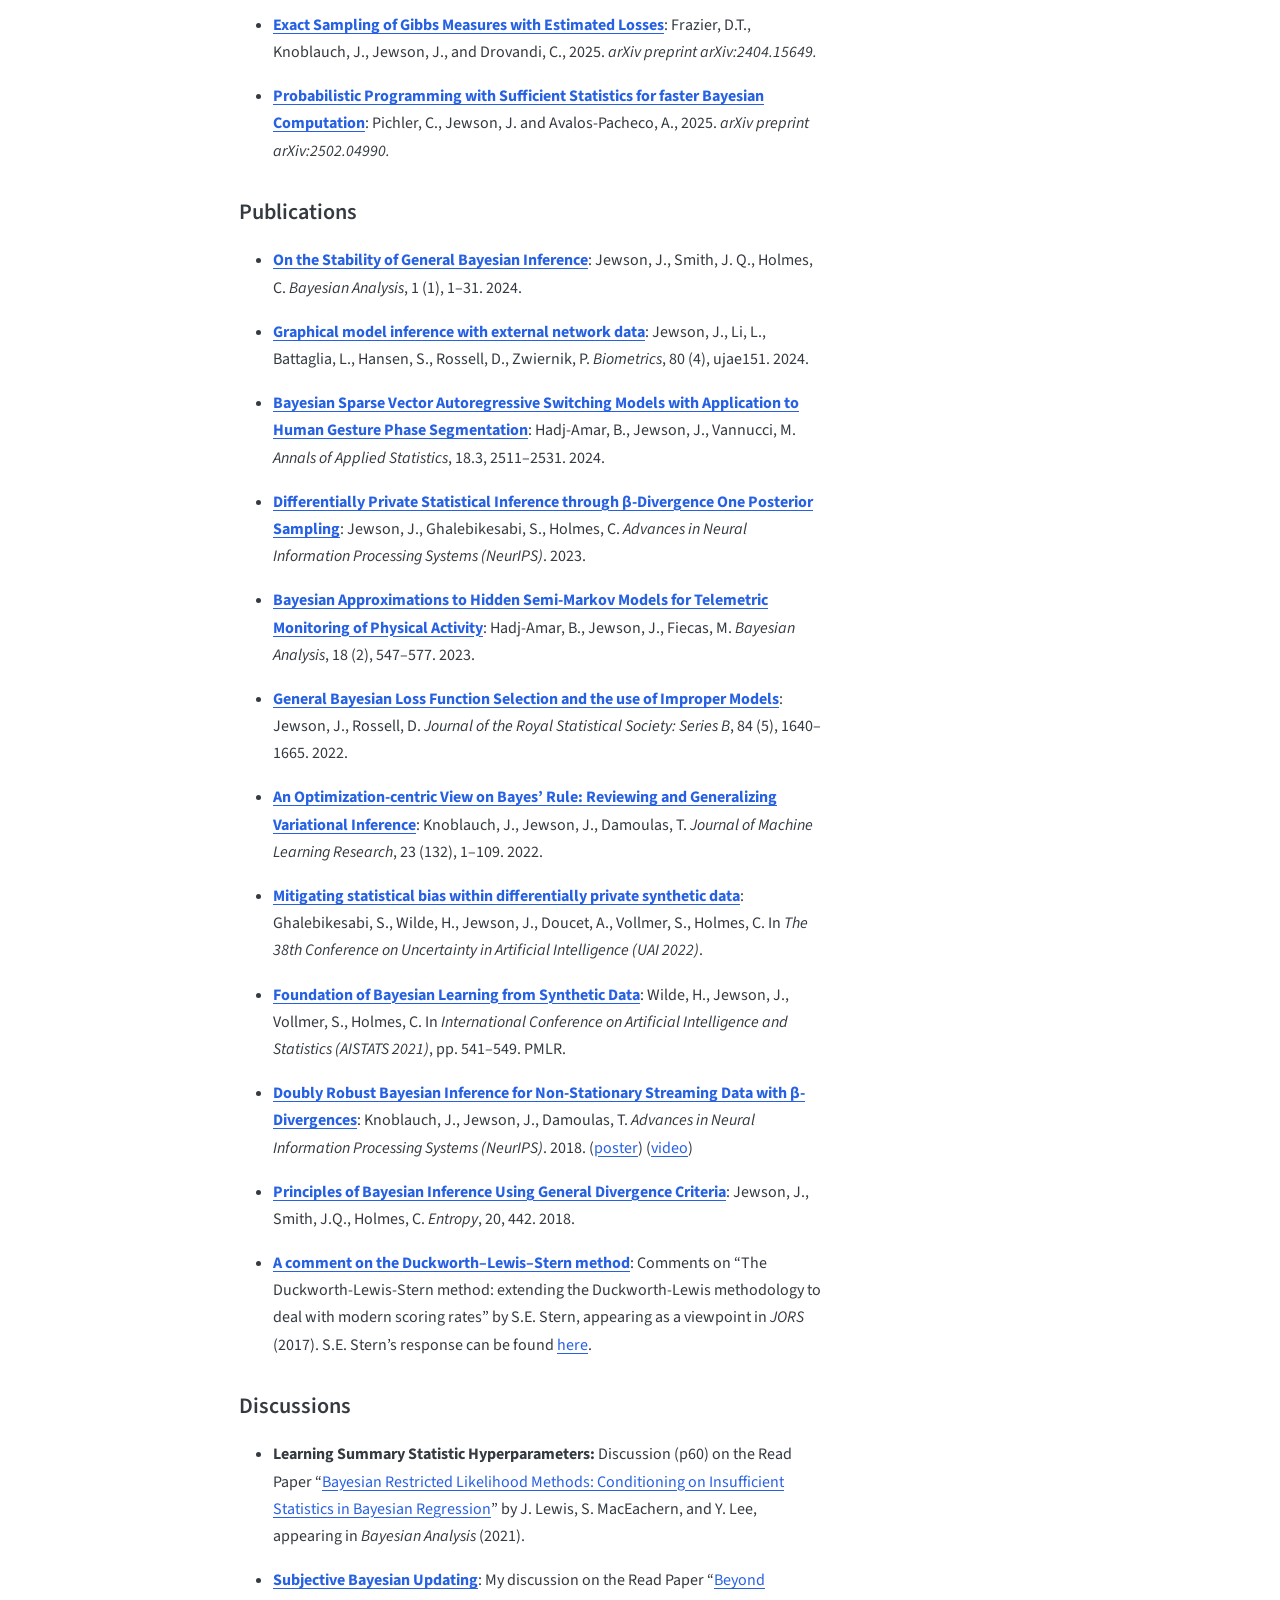
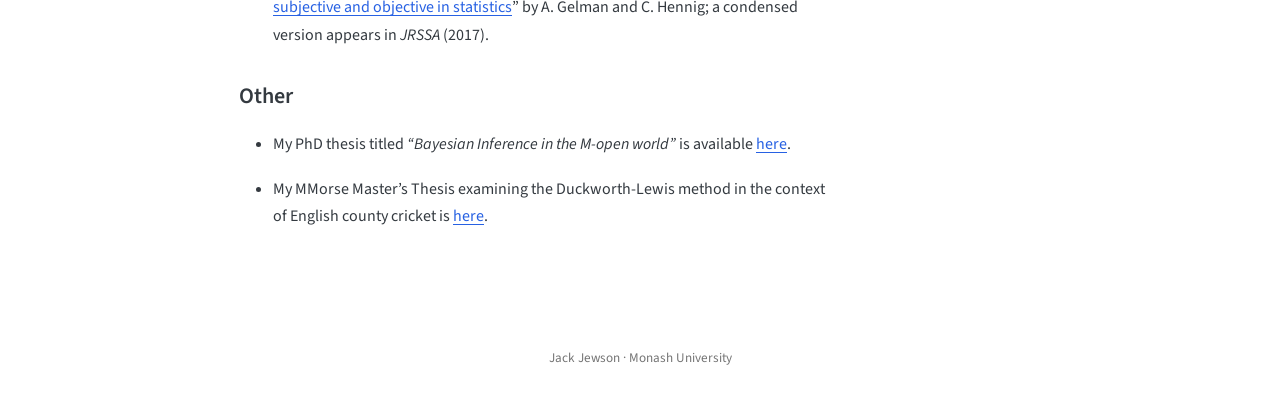
==== commit aa032f8b: "layout reformatting" ====
--- a/docs/index.html
+++ b/docs/index.html
@@ -110,6 +110,7 @@
       <header id="title-block-header" class="quarto-title-block default">
 <div class="quarto-title">
 <h1 class="title">Dr.&nbsp;Jack Jewson</h1>
+<p class="subtitle lead">jack.jewson@monash.edu</p>
 </div>
 <div class="quarto-title-meta">
   </div>
@@ -157,7 +158,8 @@
 <section id="arxiv-preprints" class="level2">
 <h2 data-anchor-id="arxiv-preprints">ArXiv Preprints</h2>
 <ul>
-<li><p><a href="https://arxiv.org/abs/2601.12767"><strong>Quasi-Bayesian Variable Selection: Model Selection without a Model</strong></a>: Hadj-Amar, B. and Jewson, J., 2026. <em>arXiv preprint arXiv:2601.12767.</em></p></li>
+<li><p><a href="https://arxiv.org/abs/2605.11168"><strong>Variational predictive resampling</strong></a>: Battaglia L., Cortinovis S., Holmes C., Frazier D.T., Jewson J., 2026. <em>arXiv preprint arXiv:2605.11168.</em></p></li>
+<li><p><a href="https://arxiv.org/abs/2601.12767"><strong>Bayesian Variable Selection with the Quasi-Posterior</strong></a>: Hadj-Amar, B. and Jewson, J., 2026. <em>arXiv preprint arXiv:2601.12767.</em></p></li>
 <li><p><a href="https://arxiv.org/abs/2511.01875"><strong>Bayesian computation for high-dimensional Gaussian Graphical Models with spike-and-slab priors</strong></a>: Sulem, D., Jewson, J., and Rossell, D., 2025. <em>arXiv preprint arXiv:2511.01875.</em> (A <a href="https://www.youtube.com/watch?v=1mFQ1nrYmro">link</a> to Deborah’s WiNS Seminar Feb 2025.)</p></li>
 <li><p><a href="https://arxiv.org/abs/2404.15649"><strong>Exact Sampling of Gibbs Measures with Estimated Losses</strong></a>: Frazier, D.T., Knoblauch, J., Jewson, J., and Drovandi, C., 2025. <em>arXiv preprint arXiv:2404.15649.</em></p></li>
 <li><p><a href="https://arxiv.org/abs/2502.04990"><strong>Probabilistic Programming with Sufficient Statistics for faster Bayesian Computation</strong></a>: Pichler, C., Jewson, J. and Avalos-Pacheco, A., 2025. <em>arXiv preprint arXiv:2502.04990.</em></p></li>
@@ -199,7 +201,7 @@
 </main></div>
     </div>
     <img src="JackJewsonAcademic_cropped_resized.jpg" class="about-image
-  rectangle " style="width: 300px;">
+  round " style="height: 200px; width: 200px;">
   </div>
 </div>
  <!-- /main -->
--- a/docs/styles.css
+++ b/docs/styles.css
@@ -36,3 +36,4 @@
 .about-contents {
   text-align: left;
 }
+
